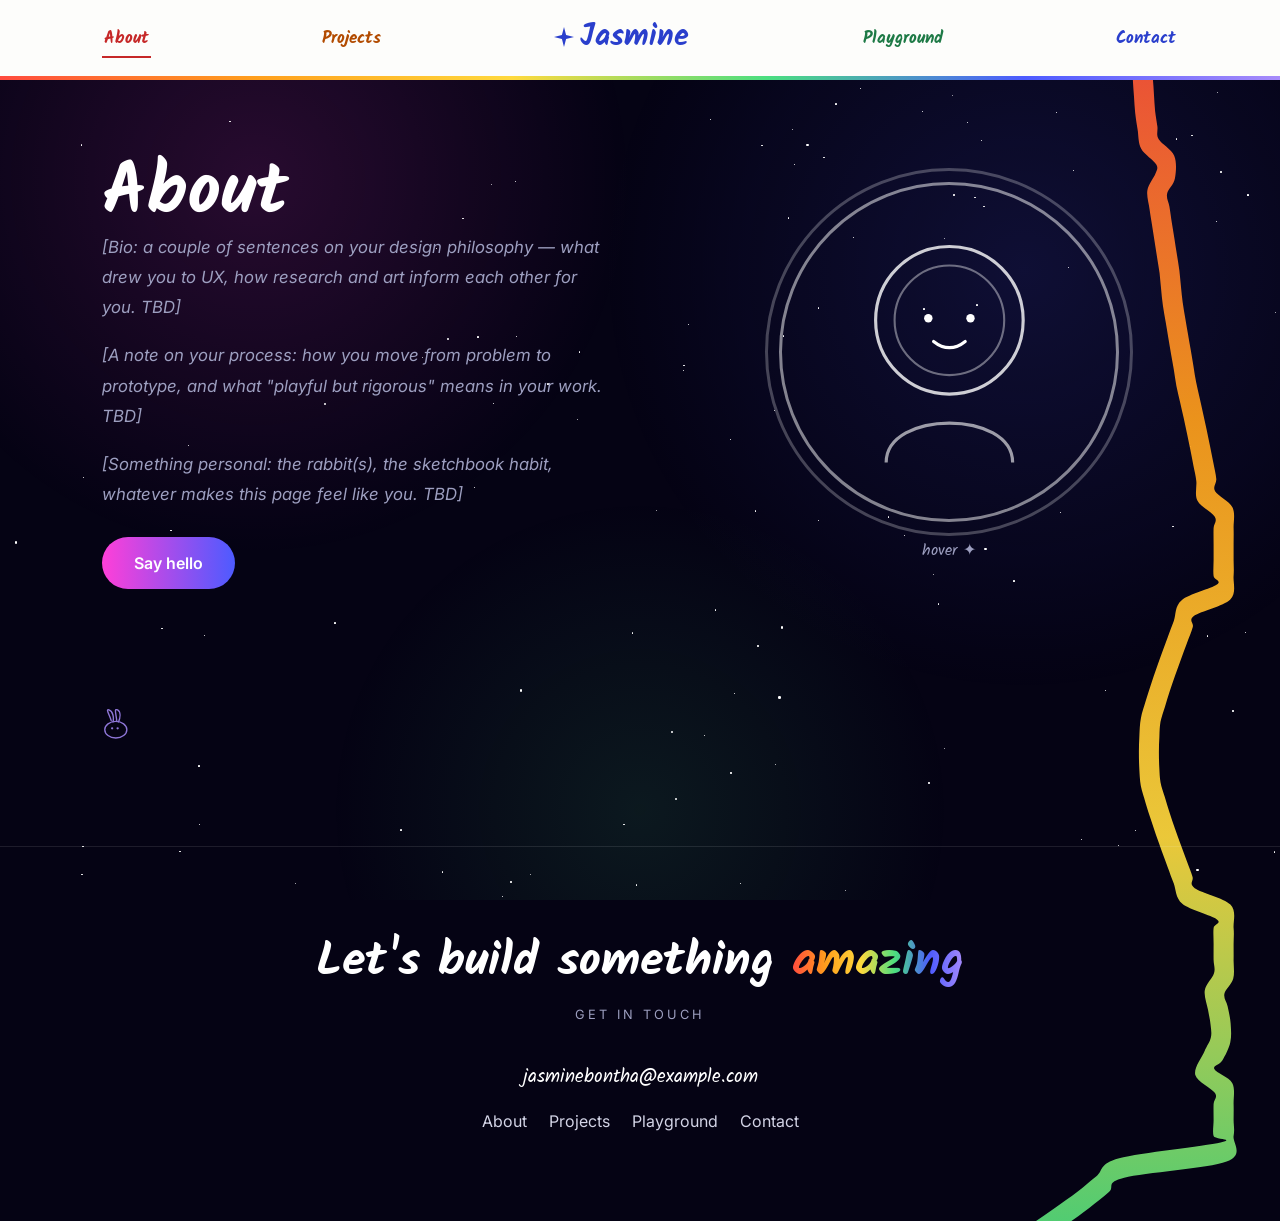
==== about.html @ 1d194b53 "wow" ====
<!DOCTYPE html>
<html lang="en">

<head>
    <meta charset="UTF-8">
    <meta name="viewport" content="width=device-width, initial-scale=1.0">
    <title>About — Jasmine Bontha</title>
    <meta name="description" content="About Jasmine Bontha, UX designer and graphic artist.">
    <link rel="preconnect" href="https://fonts.googleapis.com">
    <link rel="preconnect" href="https://fonts.gstatic.com" crossorigin>
    <link href="https://fonts.googleapis.com/css2?family=Kalam:wght@400;700&family=Inter:wght@300;400;500&display=swap" rel="stylesheet">
    <link rel="stylesheet" href="css/style.css">
</head>

<body data-page="about">
    <div class="comet-trail" aria-hidden="true">
        <svg xmlns="http://www.w3.org/2000/svg" focusable="false">
            <defs>
                <linearGradient id="trailGradient" gradientUnits="userSpaceOnUse">
                    <stop offset="0%" stop-color="#ff4b3e" />
                    <stop offset="20%" stop-color="#ff9f1c" />
                    <stop offset="40%" stop-color="#ffd93d" />
                    <stop offset="60%" stop-color="#4ade80" />
                    <stop offset="80%" stop-color="#4d5bff" />
                    <stop offset="100%" stop-color="#a78bfa" />
                </linearGradient>
            </defs>
        </svg>
    </div>
    <button class="comet-star" type="button" aria-label="Scroll to top">
        <span class="star-glyph">
            <svg viewBox="0 0 24 24" aria-hidden="true"><path d="M12,1 L14.25,8.1 L21.53,6.5 L16.5,12 L21.53,17.5 L14.25,15.9 L12,23 L9.75,15.9 L2.47,17.5 L7.5,12 L2.47,6.5 L9.75,8.1 Z" fill="white" /></svg>
        </span>
    </button>

    <div class="stars"></div>

    <header class="site-nav">
        <nav class="nav-inner" aria-label="Primary">
            <ul class="nav-links">
                <li><a href="about.html" data-page="about">About</a></li>
                <li><a href="projects.html" data-page="projects">Projects</a></li>
                <li class="logo-slot">
                    <a class="logo" href="index.html" aria-label="Jasmine Bontha — Home">
                        <svg class="spark" viewBox="0 0 24 24" aria-hidden="true"><path d="M12 0 L14.5 9.5 L24 12 L14.5 14.5 L12 24 L9.5 14.5 L0 12 L9.5 9.5 Z" fill="currentColor" /></svg>
                        Jasmine
                    </a>
                </li>
                <li><a href="playground.html" data-page="playground">Playground</a></li>
                <li><a href="contact.html" data-page="contact">Contact</a></li>
            </ul>
            <button class="nav-toggle" aria-label="Toggle menu" aria-expanded="false">☰</button>
        </nav>
        <div class="nav-underline" aria-hidden="true"></div>
    </header>

    <main>
        <section class="page-hero">
            <div class="about-grid">
                <div class="about-copy">
                    <h1>About</h1>
                    <p>
                        <span class="tbd">[Bio: a couple of sentences on your design philosophy —
                        what drew you to UX, how research and art inform each other for you. TBD]</span>
                    </p>
                    <p>
                        <span class="tbd">[A note on your process: how you move from problem to
                        prototype, and what "playful but rigorous" means in your work. TBD]</span>
                    </p>
                    <p>
                        <span class="tbd">[Something personal: the rabbit(s), the sketchbook habit,
                        whatever makes this page feel like you. TBD]</span>
                    </p>
                    <a class="btn" href="contact.html" style="margin-top:10px; display:inline-block;">Say hello</a>
                </div>

                <div>
                    <div class="avatar-frame" tabindex="0" aria-label="Portrait placeholder — hover for a peek">
                        <div class="ring outer" aria-hidden="true"></div>
                        <div class="ring" aria-hidden="true"></div>
                        <svg class="avatar-face" viewBox="0 0 200 220" fill="none" aria-hidden="true">
                            <circle cx="100" cy="80" r="70" stroke="white" stroke-width="3" opacity=".8" />
                            <circle cx="100" cy="80" r="52" stroke="white" stroke-width="2" opacity=".4" />
                            <circle cx="80" cy="78" r="4" fill="white" />
                            <circle cx="120" cy="78" r="4" fill="white" />
                            <path d="M85,100 Q100,112 115,100" stroke="white" stroke-width="3" stroke-linecap="round" fill="none" />
                            <path d="M40,215 C40,165 160,165 160,215" stroke="white" stroke-width="3" opacity=".6" fill="none" />
                        </svg>
                    </div>
                    <p class="avatar-hint">hover ✦</p>
                </div>
            </div>
        </section>

        <section aria-label="A small rabbit, for good measure">
            <svg class="rabbit-icon" viewBox="0 0 100 70" fill="none" aria-hidden="true">
                <path d="M20,25 C15,10 8,0 15,2 C24,5 26,18 24,28" stroke="#a78bfa" stroke-width="3" fill="none" stroke-linecap="round" />
                <path d="M32,25 C30,8 26,-2 34,2 C41,6 40,18 36,28" stroke="#a78bfa" stroke-width="3" fill="none" stroke-linecap="round" />
                <ellipse cx="30" cy="45" rx="24" ry="18" stroke="#a78bfa" stroke-width="3" fill="none" />
                <circle cx="22" cy="42" r="2.5" fill="#a78bfa" />
                <circle cx="34" cy="42" r="2.5" fill="#a78bfa" />
            </svg>
        </section>
    </main>

    <footer>
        <h2 class="hand footer-title">Let's build something <span class="gradient">amazing</span></h2>
        <p class="eyebrow" style="margin-top:20px;">GET IN TOUCH</p>
        <a class="footer-email" href="mailto:jasminebontha@example.com">jasminebontha@example.com</a>
        <div class="socials">
            <a href="about.html">About</a>
            <a href="projects.html">Projects</a>
            <a href="playground.html">Playground</a>
            <a href="contact.html">Contact</a>
        </div>
    </footer>

    <script src="js/main.js"></script>
</body>

</html>
---- css/style.css ----
/* =========================================================
   Jasmine Bontha — Portfolio design system
   Space/comet motif. See CLAUDE.md for the rationale.
   ========================================================= */

* { margin: 0; padding: 0; box-sizing: border-box; }

:root {
  /* space + surfaces */
  --bg: #050314;
  --bg-soft: #0b0821;
  --panel: rgba(255, 255, 255, .05);
  --panel-border: rgba(255, 255, 255, .1);
  --paper: #fdfdfb;
  --ink: #100c26;

  /* text on dark */
  --text: #ffffff;
  --text-dim: #d3d4e6;
  --text-mute: #9d9fc0;

  /* vivid rainbow — decorative use on dark surfaces / non-text */
  --c-red: #ff4b3e;
  --c-orange: #ff9f1c;
  --c-yellow: #ffd93d;
  --c-green: #4ade80;
  --c-blue: #4d5bff;
  --c-purple: #a78bfa;
  --c-pink: #ff3fd8;

  /* deep rainbow — AA-safe for text on light (nav) surfaces */
  --d-red: #c62828;
  --d-orange: #b24b00;
  --d-gold: #8a6d00;
  --d-green: #1e7a46;
  --d-blue: #2a3fcc;
  --d-purple: #6b3fa0;

  --gradient-rainbow: linear-gradient(90deg, var(--c-red), var(--c-orange), var(--c-yellow), var(--c-green), var(--c-blue), var(--c-purple));
  --gradient-cta: linear-gradient(90deg, var(--c-pink), var(--c-blue));

  --radius-lg: 30px;
  --radius-md: 20px;
  --radius-sm: 12px;
  --nav-h: 76px;
}

html { scroll-behavior: smooth; }

body {
  font-family: 'Inter', sans-serif;
  background: var(--bg);
  color: var(--text);
  overflow-x: hidden;
}

body::before {
  content: '';
  position: fixed;
  inset: 0;
  background:
    radial-gradient(circle at 20% 20%, rgba(255, 63, 216, .14), transparent 30%),
    radial-gradient(circle at 80% 30%, rgba(77, 91, 255, .14), transparent 35%),
    radial-gradient(circle at 50% 90%, rgba(74, 222, 128, .10), transparent 30%);
  z-index: -2;
  pointer-events: none;
}

.stars {
  position: fixed;
  inset: 0;
  z-index: -1;
  pointer-events: none;
  overflow: hidden;
}

.stars .star {
  position: absolute;
  background: white;
  border-radius: 50%;
  animation: star-twinkle var(--dur, 3.4s) ease-in-out infinite;
  animation-delay: var(--delay, 0s);
}

@keyframes star-twinkle {
  0%, 100% { opacity: calc(var(--max-op, .5) * .2); transform: scale(.75); }
  50% { opacity: var(--max-op, .5); transform: scale(1.1); }
}

h1, h2, h3, .hand {
  font-family: 'Kalam', cursive;
  font-weight: 700;
  line-height: 1.05;
}

.eyebrow {
  color: var(--text-mute);
  letter-spacing: 3px;
  font-size: .8rem;
  text-transform: uppercase;
  margin-bottom: 18px;
}

.gradient {
  background: var(--gradient-rainbow);
  -webkit-background-clip: text;
  background-clip: text;
  color: transparent;
}

a { color: inherit; }

.container { max-width: 1280px; margin: 0 auto; padding: 0 8%; }

/* reduced motion: calm every decorative animation down */
@media (prefers-reduced-motion: reduce) {
  html { scroll-behavior: auto; }
  * { animation-duration: .001ms !important; animation-iteration-count: 1 !important; transition-duration: .001ms !important; }
}

/* =========================================================
   Nav
   ========================================================= */

.site-nav {
  position: fixed;
  top: 0; left: 0; right: 0;
  z-index: 200;
  background: var(--paper);
  color: var(--ink);
}

.nav-inner {
  height: var(--nav-h);
  display: flex;
  align-items: center;
  justify-content: space-between;
  padding: 0 8%;
}

/* single list: About, Projects, [logo], Playground, Contact — the
   logo sits in the middle slot so nav reads as one evenly-spaced row */
.nav-links {
  flex: 1;
  display: flex;
  align-items: center;
  justify-content: space-between;
  list-style: none;
  font-family: 'Kalam', cursive;
  font-weight: 700;
  font-size: 1.05rem;
}

.logo {
  font-size: 1.9rem;
  color: var(--d-blue);
  text-decoration: none;
  display: inline-flex;
  align-items: center;
  gap: 6px;
}

.logo .spark { width: 20px; height: 20px; }

.nav-links a {
  text-decoration: none;
  padding: 4px 2px;
  border-bottom: 2px solid transparent;
  transition: border-color .25s, opacity .25s;
}

.nav-links a:hover,
.nav-links a:focus-visible { opacity: .7; }

.nav-links a.is-active { border-color: currentColor; }

.nav-links li:nth-child(1) a { color: var(--d-red); }
.nav-links li:nth-child(2) a { color: var(--d-orange); }
.nav-links li:nth-child(4) a { color: var(--d-green); }
.nav-links li:nth-child(5) a { color: var(--d-blue); }

.nav-underline {
  height: 4px;
  width: 100%;
  background: var(--gradient-rainbow);
}

.nav-toggle {
  display: none;
  background: none;
  border: none;
  font-size: 1.6rem;
  color: var(--ink);
  cursor: pointer;
}

@media (max-width: 760px) {
  .nav-toggle { display: block; }
  .nav-links {
    position: fixed;
    top: calc(var(--nav-h) + 4px);
    left: 0; right: 0;
    background: var(--paper);
    flex-direction: column;
    align-items: stretch;
    gap: 0;
    padding: 10px 8% 22px;
    transform: translateY(-120%);
    transition: transform .3s ease;
  }
  .nav-links.is-open { transform: translateY(0); }
  .nav-links li { padding: 10px 0; border-top: 1px solid rgba(0,0,0,.06); }
  .nav-links li.logo-slot { order: -1; border-top: none; padding-top: 2px; }
}

/* =========================================================
   Comet trail — one continuous rainbow ribbon coiling down the page
   in a smooth, spring-like left-right swirl (behind content); a
   twinkling star, sized to span across the ribbon, rides it at the
   current scroll position, in front of content. Fully smooth curve
   — no rough/jagged edges — same shape on every load.
   ========================================================= */

.comet-trail {
  position: absolute;
  top: 0; left: 0;
  width: 100%;
  z-index: 0;
  pointer-events: none;
}

.comet-trail svg { display: block; overflow: visible; }

.comet-trail .trail-seg {
  fill: url(#trailGradient);
  opacity: .92;
}

.comet-star {
  position: fixed;
  top: 0; left: 0;
  width: 52px; height: 52px;
  z-index: 150;
  pointer-events: auto;
  cursor: pointer;
  background: none;
  border: none;
}

.comet-star .star-glyph {
  display: block;
  width: 100%; height: 100%;
  filter:
    drop-shadow(0 0 7px rgba(93, 130, 255, .85))
    drop-shadow(0 0 16px rgba(77, 91, 255, .55));
  animation: spin 9s linear infinite;
}

.comet-star svg {
  width: 100%; height: 100%;
  animation: twinkle 1.6s ease-in-out infinite alternate;
}

@keyframes spin {
  from { transform: rotate(0deg); }
  to   { transform: rotate(360deg); }
}

@keyframes twinkle {
  from { transform: scale(.9); }
  to   { transform: scale(1.08); }
}

@media (max-width: 760px) {
  .comet-star { width: 34px; height: 34px; }
}

/* =========================================================
   Buttons / cards / spark mark
   ========================================================= */

.btn {
  display: inline-block;
  padding: 16px 32px;
  border: none;
  border-radius: 50px;
  background: var(--gradient-cta);
  color: white;
  font-size: 1rem;
  font-weight: 600;
  cursor: pointer;
  text-decoration: none;
  transition: transform .25s, box-shadow .25s;
}

.btn:hover { transform: translateY(-3px); box-shadow: 0 10px 30px rgba(77, 91, 255, .35); }
.btn:focus-visible, a:focus-visible, button:focus-visible { outline: 3px solid var(--c-yellow); outline-offset: 3px; }

.spark { display: inline-block; }

.card {
  background: var(--panel);
  border: 1px solid var(--panel-border);
  border-radius: var(--radius-lg);
  padding: 40px;
  transition: transform .4s, box-shadow .4s;
}

.card:hover { transform: translateY(-10px); box-shadow: 0 0 40px rgba(77, 91, 255, .25); }
.card h3 { font-family: 'Kalam', cursive; margin-bottom: 12px; font-size: 1.4rem; }
.card p { color: var(--text-dim); }
.tbd { color: var(--text-mute); font-style: italic; }

/* =========================================================
   Page section scaffolding
   ========================================================= */

main { padding-top: var(--nav-h); position: relative; z-index: 1; }

.page-hero {
  padding: 80px 8% 60px;
  min-height: 46vh;
  display: flex;
  flex-direction: column;
  justify-content: center;
  position: relative;
  overflow: hidden;
}

.page-hero h1 { font-size: clamp(2.8rem, 6vw, 4.5rem); }

section { padding: 60px 8% 100px; position: relative; }

footer {
  position: relative;
  z-index: 1;
  padding: 90px 8%;
  text-align: center;
  border-top: 1px solid var(--panel-border);
}

footer .footer-title { font-size: clamp(2rem, 4vw, 3rem); }
footer .footer-email {
  display: inline-block;
  margin-top: 22px;
  font-family: 'Kalam', cursive;
  font-size: 1.2rem;
  text-decoration: none;
  color: var(--text);
  border-bottom: 1px dashed transparent;
}
footer .footer-email:hover { color: var(--c-pink); border-color: var(--c-pink); }
footer .socials { margin-top: 18px; display: flex; gap: 22px; justify-content: center; }
footer .socials a { text-decoration: none; color: var(--text-dim); }
footer .socials a:hover { color: var(--c-pink); }

@media (max-width: 760px) {
  .container, section, .nav-inner, .page-hero { padding-left: 6%; padding-right: 6%; }
}

/* =========================================================
   Home — hero ribbon + mascot
   ========================================================= */

.hero {
  min-height: calc(100vh - var(--nav-h));
  display: flex;
  align-items: center;
  justify-content: space-between;
  gap: 40px;
  flex-wrap: wrap;
  padding: 40px 8% 0;
  position: relative;
}

.hero-ribbon {
  position: absolute;
  top: 6%;
  left: 0;
  width: min(70vw, 900px);
  pointer-events: none;
  z-index: 0;
}

.hero-text { max-width: 620px; position: relative; z-index: 1; }
.hero-text h1 { font-size: clamp(3rem, 7vw, 5.5rem); margin-bottom: 20px; }
.hero-text h2 { font-family: 'Inter', sans-serif; font-weight: 400; color: var(--text-dim); margin-bottom: 32px; font-size: 1.15rem; max-width: 520px; }

.mascot-wrap {
  position: relative;
  z-index: 1;
  flex: 0 0 auto;
  width: min(38vw, 380px);
}

.mascot { width: 100%; height: auto; animation: float 5s ease-in-out infinite; }

@keyframes float {
  0%, 100% { transform: translateY(0); }
  50% { transform: translateY(-22px); }
}

.tagline-strip {
  position: relative;
  padding: 140px 8% 160px;
  overflow: hidden;
}

.tagline-strip .strip-ribbon {
  position: absolute;
  inset: 0;
  width: 100%;
  height: 100%;
  z-index: 0;
}

.tagline-strip .lines {
  position: relative;
  z-index: 1;
  display: flex;
  flex-direction: column;
  gap: 28px;
  max-width: 640px;
}

.tagline-strip .lines span {
  font-family: 'Kalam', cursive;
  font-weight: 700;
  font-size: clamp(1.8rem, 4vw, 2.8rem);
}

.tagline-strip .lines span:nth-child(1) { margin-left: 4%; }
.tagline-strip .lines span:nth-child(2) { margin-left: 14%; }
.tagline-strip .lines span:nth-child(3) { margin-left: 8%; }

.home-projects .projects-grid {
  display: grid;
  grid-template-columns: repeat(auto-fit, minmax(280px, 1fr));
  gap: 32px;
}

@media (max-width: 900px) {
  .hero { padding-top: 20px; }
  .hero-ribbon { width: 100vw; opacity: .8; }
  .mascot-wrap { width: 55vw; margin: 0 auto; }
  .tagline-strip .lines span:nth-child(2),
  .tagline-strip .lines span:nth-child(3) { margin-left: 4%; }
}

/* =========================================================
   About
   ========================================================= */

.about-grid {
  display: grid;
  grid-template-columns: 1.1fr .9fr;
  gap: 60px;
  align-items: center;
}

.about-copy p { color: var(--text-dim); font-size: 1.05rem; line-height: 1.8; margin-bottom: 18px; max-width: 46ch; }

.avatar-frame {
  position: relative;
  width: min(70vw, 340px);
  aspect-ratio: 1 / 1;
  margin: 0 auto;
  border-radius: 50%;
  display: grid;
  place-items: center;
}

.avatar-frame .ring {
  position: absolute;
  inset: 0;
  border-radius: 50%;
  border: 3px solid rgba(255, 255, 255, .5);
  transition: transform .5s ease, border-color .5s ease;
}

.avatar-frame .ring.outer { inset: -14px; border-color: rgba(255, 255, 255, .25); }

.avatar-frame:hover .ring { transform: scale(1.05); border-color: var(--c-blue); }

.avatar-face { width: 62%; }

.avatar-hint {
  margin-top: 16px;
  text-align: center;
  color: var(--text-mute);
  font-family: 'Kalam', cursive;
}

.rabbit-icon { width: 46px; opacity: .85; }

@media (max-width: 900px) {
  .about-grid { grid-template-columns: 1fr; text-align: left; }
}

/* =========================================================
   Projects — galaxy of planets
   ========================================================= */

.galaxy {
  position: relative;
  width: 100%;
  max-width: 760px;
  aspect-ratio: 1 / 1;
  margin: 40px auto 0;
}

.galaxy .ring {
  position: absolute;
  border: 2px solid;
  border-radius: 50%;
  opacity: .55;
}

.galaxy .core {
  position: absolute;
  top: 50%; left: 50%;
  transform: translate(-50%, -50%);
  width: 34px; height: 34px;
}

.planet {
  position: absolute;
  border-radius: 50%;
  cursor: pointer;
  border: none;
  padding: 0;
  transition: transform .3s;
}

.planet:hover, .planet:focus-visible { transform: scale(1.12); }

.planet-card {
  position: absolute;
  width: 240px;
  background: var(--paper);
  color: var(--ink);
  border-radius: var(--radius-sm);
  padding: 20px 22px;
  box-shadow: 0 20px 50px rgba(0, 0, 0, .45);
  opacity: 0;
  transform: translateY(8px) rotate(-2deg);
  pointer-events: none;
  transition: opacity .2s, transform .2s;
  z-index: 5;
}

.planet-card h4 { font-family: 'Kalam', cursive; margin-bottom: 6px; }
.planet-card p { font-size: .92rem; color: #3a3660; }

.planet:hover + .planet-card,
.planet:focus-visible + .planet-card,
.planet-card:hover {
  opacity: 1;
  transform: translateY(0) rotate(-1deg);
  pointer-events: auto;
}

.projects-list-fallback {
  margin-top: 60px;
  display: grid;
  grid-template-columns: repeat(auto-fit, minmax(260px, 1fr));
  gap: 24px;
}

@media (max-width: 700px) {
  .galaxy { display: none; }
}

.projects-list-fallback { display: none; }

@media (max-width: 700px) {
  .projects-list-fallback { display: grid; }
}

/* =========================================================
   Playground
   ========================================================= */

.playground-grid {
  display: grid;
  grid-template-columns: repeat(auto-fit, minmax(220px, 1fr));
  gap: 28px;
}

.sticker-card {
  background: var(--panel);
  border: 1px solid var(--panel-border);
  border-radius: var(--radius-md);
  padding: 30px 24px;
  text-align: center;
  transition: transform .35s ease, box-shadow .35s ease;
}

.sticker-card:nth-child(odd) { transform: rotate(-2deg); }
.sticker-card:nth-child(even) { transform: rotate(2deg); }

.sticker-card:hover {
  transform: rotate(0deg) translateY(-8px) scale(1.03);
  box-shadow: 0 20px 40px rgba(255, 63, 216, .18);
}

.sticker-card .emoji { font-size: 2.2rem; margin-bottom: 12px; display: block; }

/* =========================================================
   Contact
   ========================================================= */

.contact-grid {
  display: grid;
  grid-template-columns: 1fr 1fr;
  gap: 60px;
  align-items: start;
}

.contact-direct a {
  display: block;
  font-family: 'Kalam', cursive;
  font-size: 1.4rem;
  color: var(--text);
  text-decoration: none;
  margin-bottom: 14px;
  border-bottom: 1px dashed transparent;
}

.contact-direct a:hover { border-color: var(--c-pink); color: var(--c-pink); }

form.contact-form { display: flex; flex-direction: column; gap: 18px; }

.contact-form label { display: block; font-size: .85rem; letter-spacing: 1px; color: var(--text-mute); margin-bottom: 6px; text-transform: uppercase; }

.contact-form input,
.contact-form textarea {
  width: 100%;
  background: var(--panel);
  border: 1px solid var(--panel-border);
  border-radius: var(--radius-sm);
  padding: 14px 16px;
  color: var(--text);
  font-family: 'Inter', sans-serif;
  font-size: 1rem;
}

.contact-form input:focus,
.contact-form textarea:focus { outline: 2px solid var(--c-blue); }

@media (max-width: 800px) {
  .contact-grid { grid-template-columns: 1fr; }
}
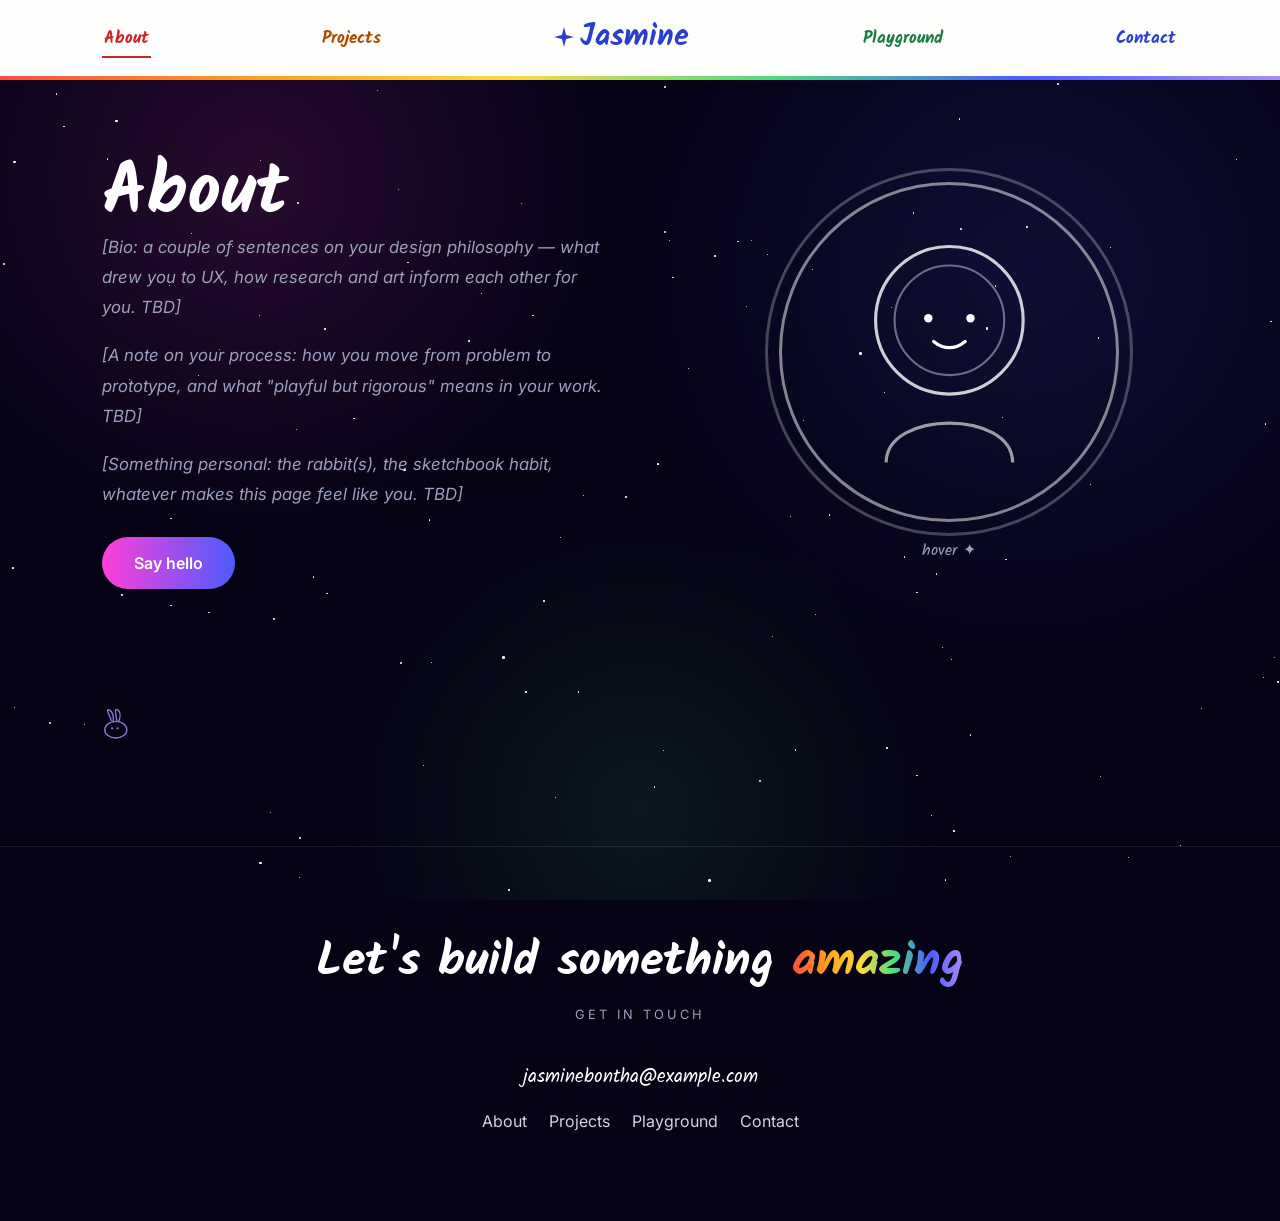
==== commit 06ff56c5: "erm" ====
--- a/about.html
+++ b/about.html
@@ -13,26 +13,6 @@
 </head>
 
 <body data-page="about">
-    <div class="comet-trail" aria-hidden="true">
-        <svg xmlns="http://www.w3.org/2000/svg" focusable="false">
-            <defs>
-                <linearGradient id="trailGradient" gradientUnits="userSpaceOnUse">
-                    <stop offset="0%" stop-color="#ff4b3e" />
-                    <stop offset="20%" stop-color="#ff9f1c" />
-                    <stop offset="40%" stop-color="#ffd93d" />
-                    <stop offset="60%" stop-color="#4ade80" />
-                    <stop offset="80%" stop-color="#4d5bff" />
-                    <stop offset="100%" stop-color="#a78bfa" />
-                </linearGradient>
-            </defs>
-        </svg>
-    </div>
-    <button class="comet-star" type="button" aria-label="Scroll to top">
-        <span class="star-glyph">
-            <svg viewBox="0 0 24 24" aria-hidden="true"><path d="M12,1 L14.25,8.1 L21.53,6.5 L16.5,12 L21.53,17.5 L14.25,15.9 L12,23 L9.75,15.9 L2.47,17.5 L7.5,12 L2.47,6.5 L9.75,8.1 Z" fill="white" /></svg>
-        </span>
-    </button>
-
     <div class="stars"></div>
 
     <header class="site-nav">
--- a/css/style.css
+++ b/css/style.css
@@ -1,6 +1,6 @@
 /* =========================================================
    Jasmine Bontha — Portfolio design system
-   Space/comet motif. See CLAUDE.md for the rationale.
+   Cosmic motif. See CLAUDE.md for the rationale.
    ========================================================= */
 
 * { margin: 0; padding: 0; box-sizing: border-box; }
@@ -214,68 +214,6 @@
 }
 
 /* =========================================================
-   Comet trail — one continuous rainbow ribbon coiling down the page
-   in a smooth, spring-like left-right swirl (behind content); a
-   twinkling star, sized to span across the ribbon, rides it at the
-   current scroll position, in front of content. Fully smooth curve
-   — no rough/jagged edges — same shape on every load.
-   ========================================================= */
-
-.comet-trail {
-  position: absolute;
-  top: 0; left: 0;
-  width: 100%;
-  z-index: 0;
-  pointer-events: none;
-}
-
-.comet-trail svg { display: block; overflow: visible; }
-
-.comet-trail .trail-seg {
-  fill: url(#trailGradient);
-  opacity: .92;
-}
-
-.comet-star {
-  position: fixed;
-  top: 0; left: 0;
-  width: 52px; height: 52px;
-  z-index: 150;
-  pointer-events: auto;
-  cursor: pointer;
-  background: none;
-  border: none;
-}
-
-.comet-star .star-glyph {
-  display: block;
-  width: 100%; height: 100%;
-  filter:
-    drop-shadow(0 0 7px rgba(93, 130, 255, .85))
-    drop-shadow(0 0 16px rgba(77, 91, 255, .55));
-  animation: spin 9s linear infinite;
-}
-
-.comet-star svg {
-  width: 100%; height: 100%;
-  animation: twinkle 1.6s ease-in-out infinite alternate;
-}
-
-@keyframes spin {
-  from { transform: rotate(0deg); }
-  to   { transform: rotate(360deg); }
-}
-
-@keyframes twinkle {
-  from { transform: scale(.9); }
-  to   { transform: scale(1.08); }
-}
-
-@media (max-width: 760px) {
-  .comet-star { width: 34px; height: 34px; }
-}
-
-/* =========================================================
    Buttons / cards / spark mark
    ========================================================= */
 
